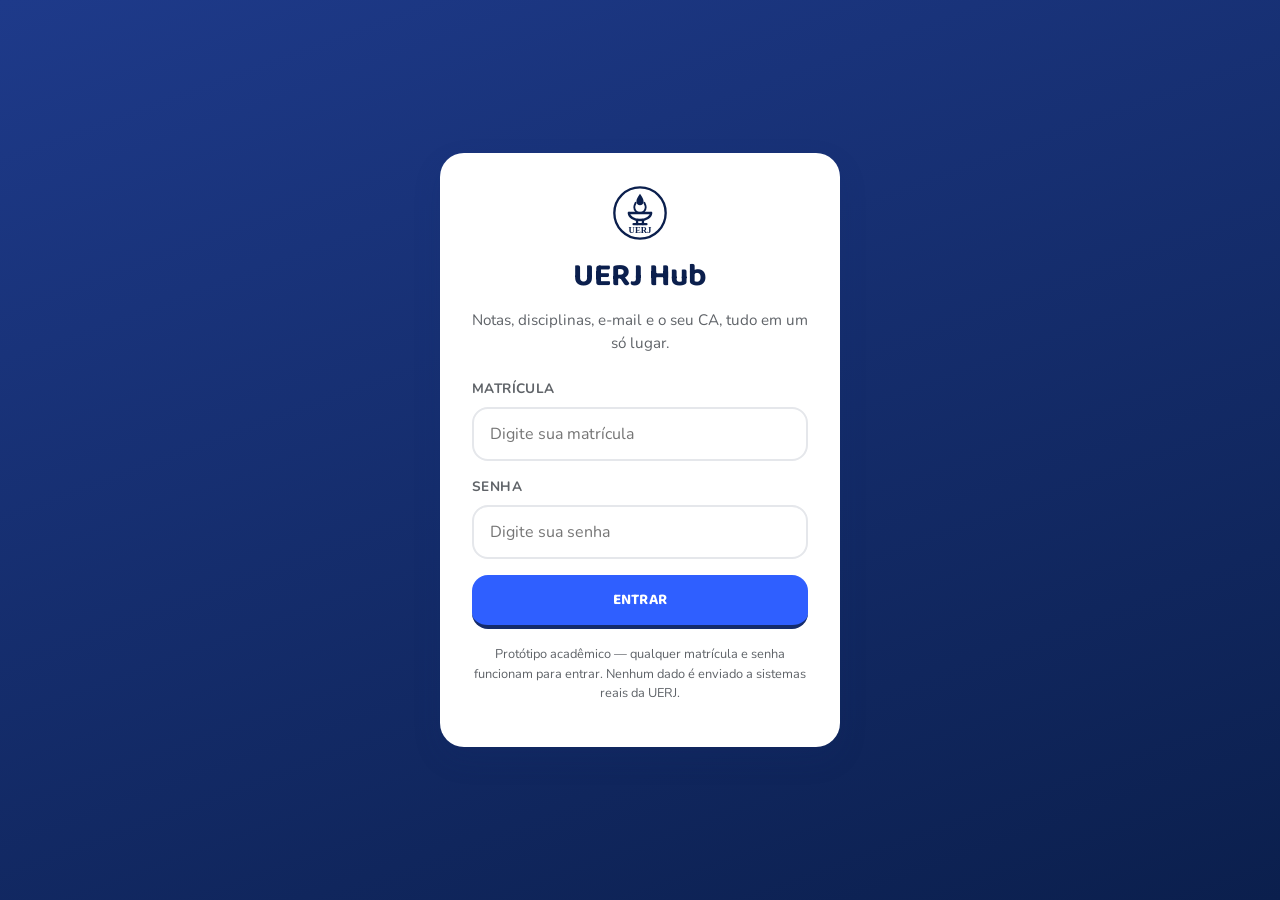
==== app.html @ ddfea02d "Publica UERJ Hub: protótipo de portal do estudante Integra em um único hub notas, disciplinas, e-mai" ====
<!DOCTYPE html>
<html lang="pt-BR">
<head>
<meta charset="UTF-8">
<meta name="viewport" content="width=device-width, initial-scale=1.0">
<title>UERJ Hub</title>
<link rel="icon" href="assets/img/logo-uerj.svg" type="image/svg+xml">
<link rel="preconnect" href="https://fonts.googleapis.com">
<link href="https://fonts.googleapis.com/css2?family=Baloo+2:wght@600;700;800&family=Nunito:wght@400;600;700;800&display=swap" rel="stylesheet">
<link rel="stylesheet" href="css/theme.css">
<link rel="stylesheet" href="css/base.css">
<link rel="stylesheet" href="css/components.css">
<link rel="stylesheet" href="css/layout.css">
<link rel="stylesheet" href="css/animations.css">
<link rel="stylesheet" href="css/views/dashboard.css">
<link rel="stylesheet" href="css/views/notas.css">
<link rel="stylesheet" href="css/views/disciplinas.css">
<link rel="stylesheet" href="css/views/bandejao.css">
<link rel="stylesheet" href="css/views/email.css">
<link rel="stylesheet" href="css/views/caeng.css">
<link rel="stylesheet" href="css/views/calendario.css">
</head>
<body>

<div class="app-shell">
  <aside class="sidebar">
    <div class="sidebar-brand">
      <img src="assets/img/logo-uerj.svg" width="32" height="32" alt="">
      <span>UERJ Hub</span>
    </div>
    <nav id="sidebar-nav" aria-label="Navegação principal"></nav>
    <div class="sidebar-footer">
      <button type="button" id="logout-btn-sidebar" class="sidebar-item sidebar-logout" title="Sair" aria-label="Sair">
        <svg class="icon" aria-hidden="true" viewBox="0 0 24 24" fill="none" stroke="currentColor" stroke-width="2" stroke-linecap="round" stroke-linejoin="round"><path d="M9 21H5a2 2 0 0 1-2-2V5a2 2 0 0 1 2-2h4"/><path d="M16 17l5-5-5-5"/><path d="M21 12H9"/></svg>
        <span class="label">Sair</span>
      </button>
    </div>
  </aside>

  <div class="main-area">
    <header class="topbar" id="topbar-content"></header>
    <main id="view-root" class="view-root" tabindex="-1"></main>
  </div>

  <nav class="bottom-nav" id="bottom-nav" aria-label="Navegação mobile"></nav>
</div>

<!-- data layer -->
<script defer src="js/data/user.js"></script>
<script defer src="js/data/grades.js"></script>
<script defer src="js/data/courses.js"></script>
<script defer src="js/data/bandejao.js"></script>
<script defer src="js/data/emails.js"></script>
<script defer src="js/data/caeng.js"></script>
<script defer src="js/data/events.js"></script>
<script defer src="js/services/dataService.js"></script>

<!-- shared components -->
<script defer src="js/components/sidebar.js"></script>
<script defer src="js/components/topbar.js"></script>
<script defer src="js/components/card.js"></script>
<script defer src="js/components/badge.js"></script>

<!-- auth -->
<script defer src="js/auth.js"></script>

<!-- views -->
<script defer src="js/views/dashboard.js"></script>
<script defer src="js/views/notas.js"></script>
<script defer src="js/views/disciplinas.js"></script>
<script defer src="js/views/bandejao.js"></script>
<script defer src="js/views/email.js"></script>
<script defer src="js/views/caeng.js"></script>
<script defer src="js/views/calendario.js"></script>
<script defer src="js/views/perfil.js"></script>

<!-- router + bootstrap -->
<script defer src="js/router.js"></script>
<script defer src="js/app.js"></script>
</body>
</html>
---- css/theme.css ----
:root {
  /* Cores primárias — azul escuro vivo */
  --color-primary-900: #0B1F4D;
  --color-primary-700: #142B6B;
  --color-primary-600: #1E3A8A;
  --color-primary-500: #2F5FFF;
  --color-primary-400: #5B7FFF;
  --color-primary-100: #E8EDFF;

  /* Cores de status / gamificação */
  --color-success: #58CC02;
  --color-success-dark: #46A302;
  --color-warning: #FFC800;
  --color-warning-dark: #E0AC00;
  --color-danger: #FF4B4B;
  --color-danger-dark: #E63E3E;
  --color-accent-purple: #CE82FF;

  /* Neutros */
  --color-text: #3C3C3C;
  --color-text-muted: #5F6368;
  --color-text-inverse: #FFFFFF;
  --color-bg: #F7F9FC;
  --color-surface: #FFFFFF;
  --color-border: #E5E7EB;

  /* Raios */
  --radius-sm: 8px;
  --radius-md: 16px;
  --radius-lg: 24px;
  --radius-pill: 999px;

  /* Sombras */
  --shadow-sm: 0 2px 6px rgba(20, 43, 107, 0.08);
  --shadow-md: 0 6px 16px rgba(20, 43, 107, 0.12);
  --shadow-lg: 0 12px 28px rgba(20, 43, 107, 0.16);

  /* Tipografia */
  --font-heading: 'Baloo 2', 'Quicksand', sans-serif;
  --font-body: 'Nunito', system-ui, -apple-system, sans-serif;

  /* Espaçamento */
  --space-1: 4px;
  --space-2: 8px;
  --space-3: 12px;
  --space-4: 16px;
  --space-5: 24px;
  --space-6: 32px;
  --space-7: 48px;

  /* Layout */
  --sidebar-width: 240px;
  --sidebar-width-collapsed: 76px;
  --topbar-height: 64px;
  --bottom-nav-height: 64px;
}
---- css/base.css ----
*, *::before, *::after {
  box-sizing: border-box;
}

html, body {
  margin: 0;
  padding: 0;
}

body {
  font-family: var(--font-body);
  color: var(--color-text);
  background: var(--color-bg);
  -webkit-font-smoothing: antialiased;
  line-height: 1.5;
}

h1, h2, h3, h4 {
  font-family: var(--font-heading);
  font-weight: 700;
  margin: 0 0 var(--space-2);
  color: var(--color-primary-900);
}

h1 { font-size: 2rem; }
h2 { font-size: 1.5rem; }
h3 { font-size: 1.15rem; }

p { margin: 0 0 var(--space-3); }

a {
  color: var(--color-primary-500);
  text-decoration: none;
}
a:hover { text-decoration: underline; }

ul { list-style: none; margin: 0; padding: 0; }

img { max-width: 100%; display: block; }

button {
  font-family: inherit;
  cursor: pointer;
}

/* Reduz o atraso de toque em elementos interativos no mobile */
a, button, input, select, textarea, [role="button"] {
  touch-action: manipulation;
}

input, select, textarea {
  font-family: inherit;
  font-size: 1rem;
}

:focus-visible {
  outline: 3px solid var(--color-primary-400);
  outline-offset: 2px;
}

::-webkit-scrollbar { width: 10px; height: 10px; }
::-webkit-scrollbar-thumb { background: var(--color-border); border-radius: var(--radius-pill); }

.sr-only {
  position: absolute;
  width: 1px; height: 1px;
  padding: 0; margin: -1px;
  overflow: hidden;
  clip: rect(0, 0, 0, 0);
  white-space: nowrap;
  border: 0;
}
---- css/components.css ----
/* ---------- Buttons ---------- */
.btn {
  display: inline-flex;
  align-items: center;
  justify-content: center;
  gap: var(--space-2);
  font-family: var(--font-heading);
  font-weight: 700;
  font-size: 0.95rem;
  letter-spacing: 0.02em;
  text-transform: uppercase;
  padding: 13px var(--space-5);
  border-radius: var(--radius-md);
  border: none;
  transition: transform 0.08s ease, box-shadow 0.08s ease, background 0.15s ease;
  user-select: none;
}

.btn-primary {
  background: var(--color-primary-500);
  color: var(--color-text-inverse);
  border-bottom: 4px solid var(--color-primary-700);
}
.btn-primary:hover { background: var(--color-primary-400); text-decoration: none; }
.btn-primary:active {
  border-bottom-width: 1px;
  transform: translateY(3px);
}

.btn-success {
  background: var(--color-success);
  color: var(--color-text-inverse);
  border-bottom: 4px solid var(--color-success-dark);
}
.btn-success:active { border-bottom-width: 1px; transform: translateY(3px); }

.btn-ghost {
  background: transparent;
  color: var(--color-primary-600);
  border: 2px solid var(--color-border);
}
.btn-ghost:hover { border-color: var(--color-primary-400); text-decoration: none; background: var(--color-primary-100); }

.btn-block { width: 100%; }
.btn:disabled { opacity: 0.5; cursor: not-allowed; }

/* ---------- Cards ---------- */
.card {
  background: var(--color-surface);
  border-radius: var(--radius-lg);
  border: 2px solid var(--color-border);
  padding: var(--space-5);
  box-shadow: var(--shadow-sm);
  transition: box-shadow 0.15s ease, transform 0.15s ease;
}

.card-hover:hover {
  box-shadow: var(--shadow-md);
  transform: translateY(-2px);
}

.card-clickable { cursor: pointer; }

.card-grid {
  display: grid;
  grid-template-columns: repeat(auto-fill, minmax(240px, 1fr));
  gap: var(--space-4);
}

/* ---------- Badges ---------- */
.badge {
  display: inline-flex;
  align-items: center;
  gap: var(--space-1);
  font-family: var(--font-heading);
  font-weight: 700;
  font-size: 0.75rem;
  text-transform: uppercase;
  letter-spacing: 0.03em;
  padding: 4px 12px;
  border-radius: var(--radius-pill);
}

.badge-success { background: #EAFBDD; color: #2E7000; }
.badge-warning { background: #FFF6DB; color: #7A6000; }
.badge-danger  { background: #FFE7E7; color: #B91C1C; }
.badge-info    { background: var(--color-primary-100); color: var(--color-primary-600); }
.badge-purple  { background: #F4E5FF; color: #7E22CE; }

/* ---------- Inputs ---------- */
.field { margin-bottom: var(--space-4); }
.field label {
  display: block;
  font-weight: 700;
  font-size: 0.85rem;
  color: var(--color-text-muted);
  margin-bottom: var(--space-2);
  text-transform: uppercase;
  letter-spacing: 0.03em;
}

.field input {
  width: 100%;
  padding: 14px var(--space-4);
  border-radius: var(--radius-md);
  border: 2px solid var(--color-border);
  background: var(--color-surface);
  transition: border-color 0.15s ease;
}
.field input:focus {
  border-color: var(--color-primary-500);
  outline: none;
}

/* ---------- Avatar ---------- */
.avatar {
  width: 44px; height: 44px;
  border-radius: 50%;
  background: var(--color-primary-500);
  color: var(--color-text-inverse);
  display: flex; align-items: center; justify-content: center;
  font-family: var(--font-heading);
  font-weight: 700;
  flex-shrink: 0;
}
.avatar-lg { width: 72px; height: 72px; font-size: 1.5rem; }

/* ---------- Progress bar ---------- */
.progress-track {
  width: 100%;
  height: 12px;
  background: var(--color-border);
  border-radius: var(--radius-pill);
  overflow: hidden;
}
.progress-fill {
  height: 100%;
  background: var(--color-success);
  border-radius: var(--radius-pill);
  transition: width 0.5s ease;
}
.progress-fill.warning { background: var(--color-warning); }
.progress-fill.danger { background: var(--color-danger); }

/* ---------- Empty state ---------- */
.empty-state {
  text-align: center;
  padding: var(--space-7) var(--space-4);
  color: var(--color-text-muted);
}
.empty-state .emoji { font-size: 3rem; margin-bottom: var(--space-3); }

/* ---------- Sidebar item ---------- */
.sidebar-item {
  display: flex;
  align-items: center;
  gap: var(--space-3);
  padding: 12px var(--space-4);
  border-radius: var(--radius-md);
  color: var(--color-primary-900);
  font-weight: 700;
  margin-bottom: var(--space-1);
  transition: background 0.15s ease, color 0.15s ease;
}
.sidebar-item:hover {
  background: var(--color-primary-100);
  text-decoration: none;
}
.sidebar-item.active {
  background: var(--color-primary-600);
  color: var(--color-text-inverse);
}
.sidebar-item .icon { width: 22px; height: 22px; flex-shrink: 0; }

/* ---------- Section heading row ---------- */
.section-head {
  display: flex;
  align-items: center;
  justify-content: space-between;
  margin-bottom: var(--space-5);
  flex-wrap: wrap;
  gap: var(--space-3);
}

/* ---------- Chip / pill nav (tabs, folders) ---------- */
.pill {
  display: inline-flex;
  align-items: center;
  gap: var(--space-2);
  min-height: 44px;
  padding: 8px var(--space-4);
  border-radius: var(--radius-pill);
  font-weight: 700;
  font-size: 0.9rem;
  color: var(--color-text-muted);
  background: var(--color-surface);
  border: 2px solid var(--color-border);
}
.pill.active {
  background: var(--color-primary-600);
  color: var(--color-text-inverse);
  border-color: var(--color-primary-600);
}

/* ---------- Stat card (dashboard) ---------- */
.stat-label {
  color: var(--color-text-muted);
  font-weight: 700;
  text-transform: uppercase;
  font-size: 0.75rem;
  letter-spacing: 0.03em;
  margin-bottom: 6px;
}
.stat-value {
  font-family: var(--font-heading);
  font-weight: 700;
  font-size: 1.5rem;
  color: var(--color-primary-900);
  margin: 0 0 4px;
}
.stat-hint {
  margin: 0;
  color: var(--color-text-muted);
  font-size: 0.85rem;
}

/* ---------- Alert / inline feedback ---------- */
.alert {
  display: flex;
  align-items: center;
  gap: var(--space-2);
  padding: var(--space-3) var(--space-4);
  border-radius: var(--radius-md);
  font-weight: 700;
  margin-bottom: var(--space-4);
}
.alert-success { background: #EAFBDD; color: #2E7000; border: 2px solid #C6ECA0; }
.alert-error { background: #FFE7E7; color: #B91C1C; border: 2px solid #FFC2C2; }

/* ---------- Sidebar logout ---------- */
.sidebar-logout {
  width: 100%;
  border: none;
  background: transparent;
  text-align: left;
}

/* ---------- Topbar ---------- */
.topbar-actions { margin-left: auto; }
.topbar-unread .badge { margin-left: 6px; }
---- css/layout.css ----
/* ---------- App shell ---------- */
.app-shell {
  display: flex;
  min-height: 100vh;
  min-height: 100dvh;
}

/* Sidebar — desktop/tablet only, mobile uses bottom-nav (see below) */
.sidebar {
  display: none;
  flex-direction: column;
  width: var(--sidebar-width-collapsed);
  background: var(--color-surface);
  border-right: 2px solid var(--color-border);
  padding: var(--space-4) var(--space-2);
  position: sticky;
  top: 0;
  height: 100vh;
  height: 100dvh;
  flex-shrink: 0;
}

.sidebar-brand {
  display: flex;
  align-items: center;
  gap: var(--space-3);
  padding: var(--space-2);
  margin-bottom: var(--space-5);
}
.sidebar-brand span { display: none; font-family: var(--font-heading); font-weight: 800; color: var(--color-primary-900); }

.sidebar-item span.label { display: none; }

.sidebar-footer { margin-top: auto; }

@media (min-width: 768px) {
  .sidebar { display: flex; }
  .main-area { margin-left: 0; }
}

@media (min-width: 1024px) {
  .sidebar { width: var(--sidebar-width); }
  .sidebar-brand span { display: inline; }
  .sidebar-item span.label { display: inline; }
}

/* Main content area */
.main-area {
  flex: 1;
  min-width: 0;
  display: flex;
  flex-direction: column;
}

.topbar {
  height: var(--topbar-height);
  display: flex;
  align-items: center;
  justify-content: space-between;
  padding: 0 var(--space-5);
  background: var(--color-surface);
  border-bottom: 2px solid var(--color-border);
  position: sticky;
  top: 0;
  z-index: 10;
}

.topbar-brand {
  display: flex;
  align-items: center;
  gap: var(--space-2);
  font-family: var(--font-heading);
  font-weight: 800;
  color: var(--color-primary-900);
}

@media (min-width: 768px) {
  .topbar-brand { display: none; }
}

.view-root:focus { outline: none; }

.view-root {
  flex: 1;
  padding: var(--space-5);
  padding-bottom: calc(var(--bottom-nav-height) + var(--space-5));
  max-width: 1100px;
  width: 100%;
  margin: 0 auto;
}

@media (min-width: 768px) {
  .view-root { padding: var(--space-6); padding-bottom: var(--space-6); }
}

/* Bottom nav — mobile only */
.bottom-nav {
  position: fixed;
  bottom: 0; left: 0; right: 0;
  height: var(--bottom-nav-height);
  background: var(--color-surface);
  border-top: 2px solid var(--color-border);
  display: flex;
  align-items: center;
  justify-content: space-around;
  z-index: 20;
}

.bottom-nav-item {
  display: flex;
  flex-direction: column;
  align-items: center;
  justify-content: center;
  gap: 2px;
  color: var(--color-text-muted);
  font-size: 0.7rem;
  font-weight: 700;
  padding: var(--space-1);
  min-width: 56px;
  min-height: 48px;
}
.bottom-nav-item.active { color: var(--color-primary-600); }
.bottom-nav-item .icon { width: 22px; height: 22px; }
.bottom-nav-item:hover { text-decoration: none; }

@media (min-width: 768px) {
  .bottom-nav { display: none; }
}

/* Generic responsive containers */
.stack { display: flex; flex-direction: column; gap: var(--space-4); }
.row { display: flex; align-items: center; gap: var(--space-3); flex-wrap: wrap; }
.row-between { display: flex; align-items: center; justify-content: space-between; gap: var(--space-3); flex-wrap: wrap; }

/* Two-column layout (list + detail panel), stacks on mobile */
.split-view {
  display: grid;
  grid-template-columns: 1fr;
  gap: var(--space-4);
}
/* alvo do scrollIntoView no mobile: compensa o topbar sticky */
.split-view > div:last-child {
  scroll-margin-top: calc(var(--topbar-height) + var(--space-3));
}
@media (min-width: 900px) {
  .split-view.has-detail { grid-template-columns: 340px 1fr; align-items: start; }
}

/* Auth screen */
.auth-screen {
  min-height: 100vh;
  min-height: 100dvh;
  display: flex;
  align-items: center;
  justify-content: center;
  background: linear-gradient(160deg, var(--color-primary-600), var(--color-primary-900));
  padding: var(--space-4);
}

.auth-card {
  background: var(--color-surface);
  border-radius: var(--radius-lg);
  box-shadow: var(--shadow-lg);
  padding: var(--space-6);
  width: 100%;
  max-width: 400px;
}
---- css/animations.css ----
@keyframes fadeSlideIn {
  from { opacity: 0; transform: translateY(8px); }
  to { opacity: 1; transform: translateY(0); }
}

.view-enter {
  animation: fadeSlideIn 0.25s ease both;
}

@keyframes popIn {
  from { opacity: 0; transform: scale(0.92); }
  to { opacity: 1; transform: scale(1); }
}

.pop-in { animation: popIn 0.2s ease both; }

@keyframes pulseBadge {
  0%, 100% { transform: scale(1); }
  50% { transform: scale(1.12); }
}

.pulse { animation: pulseBadge 1.6s ease-in-out infinite; }

@media (prefers-reduced-motion: reduce) {
  .view-enter,
  .pop-in,
  .pulse {
    animation: none;
  }
  *, *::before, *::after {
    transition-duration: 0.01ms !important;
    animation-duration: 0.01ms !important;
    animation-iteration-count: 1 !important;
  }
}
---- css/views/dashboard.css ----
.greeting {
  margin-bottom: var(--space-6);
}
.greeting p { color: var(--color-text-muted); margin: 0; }

.quick-links {
  display: grid;
  grid-template-columns: repeat(auto-fill, minmax(120px, 1fr));
  gap: var(--space-3);
  margin: var(--space-5) 0 var(--space-6);
}
.quick-link {
  display: flex;
  flex-direction: column;
  align-items: center;
  gap: var(--space-2);
  padding: var(--space-4);
  border-radius: var(--radius-md);
  background: var(--color-surface);
  border: 2px solid var(--color-border);
  text-decoration: none;
  color: var(--color-primary-900);
  font-weight: 700;
  font-size: 0.85rem;
  text-align: center;
  transition: transform 0.12s ease, box-shadow 0.12s ease;
}
.quick-link:hover { transform: translateY(-2px); box-shadow: var(--shadow-sm); text-decoration: none; }
.quick-link .icon { width: 26px; height: 26px; color: var(--color-primary-500); }

.preview-list li {
  display: flex;
  justify-content: space-between;
  align-items: center;
  gap: var(--space-3);
  padding: var(--space-3) 0;
  border-bottom: 1px solid var(--color-border);
}
.preview-list li:last-child { border-bottom: none; }
.preview-list .title { font-weight: 700; color: var(--color-text); }
.preview-list .meta { font-size: 0.8rem; color: var(--color-text-muted); white-space: nowrap; }

.dashboard-cols {
  display: grid;
  grid-template-columns: 1fr;
  gap: var(--space-4);
}
@media (min-width: 900px) {
  .dashboard-cols { grid-template-columns: 1fr 1fr; }
}
---- css/views/notas.css ----
.cr-banner {
  background: linear-gradient(135deg, var(--color-primary-600), var(--color-primary-900));
  color: var(--color-text-inverse);
  border-radius: var(--radius-lg);
  padding: var(--space-5);
  display: flex;
  align-items: center;
  justify-content: space-between;
  gap: var(--space-4);
  margin-bottom: var(--space-5);
  flex-wrap: wrap;
}
.cr-banner .cr-value { font-family: var(--font-heading); font-size: 2.5rem; font-weight: 800; }
.cr-banner p { margin: 0; opacity: 0.9; }

.periodo-tabs { margin-bottom: var(--space-5); }

.periodo-panel { display: none; }
.periodo-panel.active { display: block; }

.disciplina-row {
  display: grid;
  grid-template-columns: 1fr;
  gap: var(--space-3);
  padding: var(--space-4) 0;
  border-bottom: 1px solid var(--color-border);
}
.disciplina-row:last-child { border-bottom: none; }

.disciplina-head {
  display: flex;
  justify-content: space-between;
  align-items: flex-start;
  gap: var(--space-3);
  flex-wrap: wrap;
}
.disciplina-head h3 { margin: 0 0 2px; }
.disciplina-head .prof { color: var(--color-text-muted); font-size: 0.85rem; }

.notas-grid {
  display: grid;
  grid-template-columns: repeat(3, minmax(60px, 1fr));
  gap: var(--space-3);
  max-width: 320px;
}
.nota-box {
  text-align: center;
  background: var(--color-bg);
  border-radius: var(--radius-sm);
  padding: var(--space-2);
}
.nota-box .label { font-size: 0.7rem; color: var(--color-text-muted); text-transform: uppercase; font-weight: 700; }
.nota-box .value { font-family: var(--font-heading); font-weight: 700; font-size: 1.1rem; color: var(--color-primary-900); }

.freq-row { display: flex; align-items: center; gap: var(--space-3); max-width: 320px; }
.freq-row .progress-track { flex: 1; }
.freq-row .freq-value { font-size: 0.8rem; font-weight: 700; color: var(--color-text-muted); width: 40px; text-align: right; }
---- css/views/disciplinas.css ----
.course-card {
  border-left: 6px solid var(--color-primary-500);
  cursor: pointer;
}
.course-card.selected { box-shadow: var(--shadow-md); }
.course-card h3 { margin-bottom: 4px; }
.course-card .meta { color: var(--color-text-muted); font-size: 0.85rem; margin: 0; }
.course-card .aviso-count { margin-top: var(--space-2); }

.course-detail h2 { display: flex; align-items: center; gap: var(--space-3); }
.course-color-dot { width: 14px; height: 14px; border-radius: 50%; display: inline-block; flex-shrink: 0; }

.material-list li {
  padding: var(--space-2) var(--space-3);
  background: var(--color-bg);
  border-radius: var(--radius-sm);
  margin-bottom: var(--space-2);
  font-size: 0.9rem;
  display: flex;
  align-items: center;
  gap: var(--space-2);
}

.aviso-item {
  padding: var(--space-3) 0;
  border-bottom: 1px solid var(--color-border);
}
.aviso-item:last-child { border-bottom: none; }
.aviso-item .meta { font-size: 0.8rem; color: var(--color-text-muted); }
---- css/views/bandejao.css ----
.bandejao-banner {
  background: linear-gradient(135deg, var(--color-success), var(--color-success-dark));
  color: var(--color-text-inverse);
  border-radius: var(--radius-lg);
  padding: var(--space-5);
  display: flex;
  align-items: center;
  justify-content: space-between;
  gap: var(--space-4);
  margin-bottom: var(--space-5);
  flex-wrap: wrap;
}
.bandejao-banner p { margin: 0; opacity: 0.9; }
.bandejao-banner .saldo-value { font-family: var(--font-heading); font-size: 2.5rem; font-weight: 800; }

.recarga-card { margin-bottom: var(--space-5); }
.recarga-card h3 { margin-bottom: var(--space-2); }
.recarga-card > p { margin-bottom: var(--space-4); }

.valor-options {
  display: grid;
  grid-template-columns: repeat(auto-fit, minmax(80px, 1fr));
  gap: var(--space-2);
  margin-bottom: var(--space-4);
}
.valor-btn {
  min-height: 44px;
  padding: 10px var(--space-3);
  border-radius: var(--radius-md);
  border: 2px solid var(--color-border);
  background: var(--color-surface);
  font-family: var(--font-heading);
  font-weight: 700;
  color: var(--color-text);
  transition: border-color 0.15s ease, background 0.15s ease, color 0.15s ease;
}
.valor-btn.active {
  background: var(--color-success);
  border-color: var(--color-success-dark);
  color: var(--color-text-inverse);
}

.valor-custom-field { max-width: 260px; }

.metodo-tabs { margin-bottom: var(--space-4); }

.metodo-panel { display: none; }
.metodo-panel.active { display: block; }

.pix-box {
  display: flex;
  align-items: center;
  gap: var(--space-4);
  flex-wrap: wrap;
  background: var(--color-bg);
  border-radius: var(--radius-md);
  padding: var(--space-4);
  margin-bottom: var(--space-4);
}
.pix-qr {
  width: 96px;
  height: 96px;
  flex-shrink: 0;
  border-radius: var(--radius-sm);
  border: 2px solid var(--color-border);
  background-color: #fff;
  background-image: repeating-conic-gradient(var(--color-primary-900) 0% 25%, transparent 0% 50%);
  background-size: 12px 12px;
}
.pix-code-row { flex: 1; min-width: 180px; }
.pix-code-row code {
  display: block;
  word-break: break-all;
  background: var(--color-surface);
  border: 1px solid var(--color-border);
  border-radius: var(--radius-sm);
  padding: var(--space-2);
  font-size: 0.75rem;
  margin-bottom: var(--space-2);
  color: var(--color-text-muted);
}

.card-form-grid { gap: var(--space-3); align-items: flex-start; }
.card-form-grid .field { flex: 1; min-width: 120px; margin-bottom: var(--space-4); }

.historico-item {
  display: flex;
  justify-content: space-between;
  align-items: center;
  gap: var(--space-3);
  padding: var(--space-3) 0;
  border-bottom: 1px solid var(--color-border);
}
.historico-item:last-child { border-bottom: none; }
.historico-item .descricao { display: block; font-weight: 700; }
.historico-item .data { display: block; font-size: 0.8rem; color: var(--color-text-muted); }
.historico-item .valor { font-family: var(--font-heading); font-weight: 700; white-space: nowrap; }
.valor-positivo { color: var(--color-success-dark); }
.valor-negativo { color: var(--color-text-muted); }
---- css/views/email.css ----
.email-folders { margin-bottom: var(--space-5); }

.email-item {
  padding: var(--space-3);
  border-radius: var(--radius-md);
  cursor: pointer;
  border: 2px solid transparent;
  display: flex;
  flex-direction: column;
  gap: 2px;
  /* resets para <button> */
  width: 100%;
  background: transparent;
  font-size: 1rem;
  text-align: left;
  align-items: stretch;
}
.email-item:hover { background: var(--color-primary-100); }
.email-item.selected { background: var(--color-primary-100); border-color: var(--color-primary-400); }
.email-item .remetente { font-weight: 700; font-size: 0.85rem; color: var(--color-text-muted); }
.email-item.unread .remetente { color: var(--color-primary-900); }
.email-item .assunto { font-weight: 600; }
.email-item.unread .assunto { font-weight: 800; }
.email-item .data { font-size: 0.75rem; color: var(--color-text-muted); }

.email-detail .assunto-header { display: flex; justify-content: space-between; align-items: flex-start; gap: var(--space-3); flex-wrap: wrap; }
.email-detail .remetente-info { color: var(--color-text-muted); margin-bottom: var(--space-4); }
.email-detail .corpo { line-height: 1.7; }
---- css/views/caeng.css ----
.caeng-header {
  background: linear-gradient(135deg, var(--color-accent-purple), var(--color-primary-600));
  color: var(--color-text-inverse);
  border-radius: var(--radius-lg);
  padding: var(--space-5);
  margin-bottom: var(--space-5);
  display: flex;
  align-items: center;
  justify-content: space-between;
  gap: var(--space-4);
  flex-wrap: wrap;
}
.caeng-header p { margin: 0; opacity: 0.9; }
.caeng-header .btn-ghost { background: rgba(255,255,255,0.15); border-color: rgba(255,255,255,0.4); color: #fff; }
.caeng-header .btn-ghost:hover { background: rgba(255,255,255,0.28); }

.caeng-filters { margin-bottom: var(--space-5); }

.post-card { margin-bottom: var(--space-4); }
.post-card .post-head { display: flex; justify-content: space-between; align-items: flex-start; gap: var(--space-3); flex-wrap: wrap; margin-bottom: var(--space-2); }
.post-card .post-date { font-size: 0.8rem; color: var(--color-text-muted); white-space: nowrap; }
---- css/views/calendario.css ----
.calendario-filters { margin-bottom: var(--space-5); }

.timeline-group { margin-bottom: var(--space-5); }
.timeline-date {
  font-family: var(--font-heading);
  font-weight: 700;
  color: var(--color-primary-700);
  margin-bottom: var(--space-2);
  font-size: 0.95rem;
}

.timeline-item {
  display: flex;
  align-items: center;
  justify-content: space-between;
  gap: var(--space-3);
  padding: var(--space-3);
  border-radius: var(--radius-md);
  background: var(--color-surface);
  border: 2px solid var(--color-border);
  margin-bottom: var(--space-2);
}
.timeline-item .titulo { font-weight: 700; }
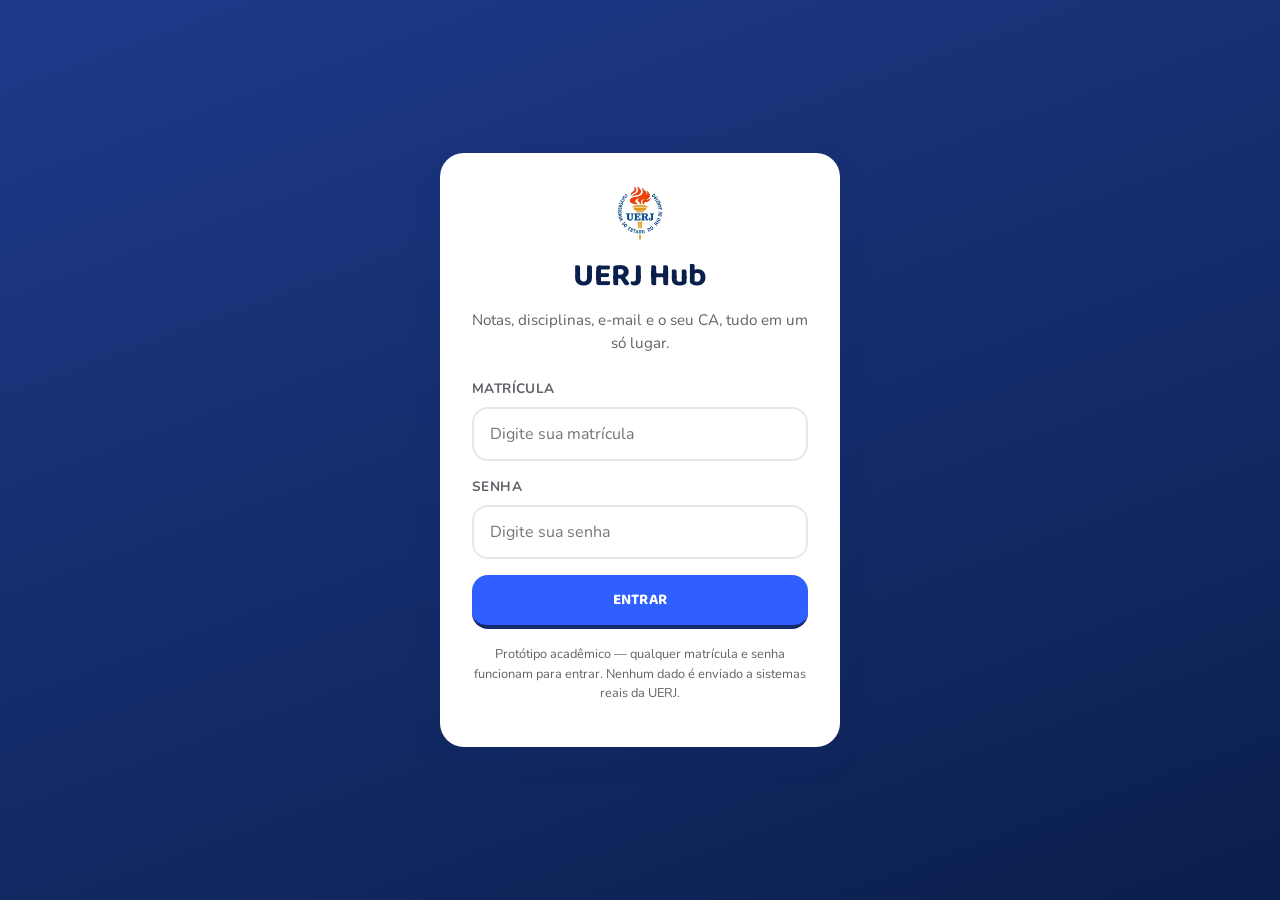
==== commit a03a1b5a: "Adiciona organizador de links na raiz, move o Hub para /login e troca a logo pela oficial da UERJ Co" ====
--- a/app.html
+++ b/app.html
@@ -4,7 +4,7 @@
 <meta charset="UTF-8">
 <meta name="viewport" content="width=device-width, initial-scale=1.0">
 <title>UERJ Hub</title>
-<link rel="icon" href="assets/img/logo-uerj.svg" type="image/svg+xml">
+<link rel="icon" href="assets/img/logo-uerj.webp" type="image/webp">
 <link rel="preconnect" href="https://fonts.googleapis.com">
 <link href="https://fonts.googleapis.com/css2?family=Baloo+2:wght@600;700;800&family=Nunito:wght@400;600;700;800&display=swap" rel="stylesheet">
 <link rel="stylesheet" href="css/theme.css">
@@ -17,15 +17,16 @@
 <link rel="stylesheet" href="css/views/disciplinas.css">
 <link rel="stylesheet" href="css/views/bandejao.css">
 <link rel="stylesheet" href="css/views/email.css">
-<link rel="stylesheet" href="css/views/caeng.css">
+<link rel="stylesheet" href="css/views/ava.css">
 <link rel="stylesheet" href="css/views/calendario.css">
+<link rel="stylesheet" href="css/views/hub.css">
 </head>
 <body>
 
 <div class="app-shell">
   <aside class="sidebar">
     <div class="sidebar-brand">
-      <img src="assets/img/logo-uerj.svg" width="32" height="32" alt="">
+      <img src="assets/img/logo-uerj.webp" width="32" height="32" alt="">
       <span>UERJ Hub</span>
     </div>
     <nav id="sidebar-nav" aria-label="Navegação principal"></nav>
@@ -51,8 +52,9 @@
 <script defer src="js/data/courses.js"></script>
 <script defer src="js/data/bandejao.js"></script>
 <script defer src="js/data/emails.js"></script>
-<script defer src="js/data/caeng.js"></script>
+<script defer src="js/data/ava.js"></script>
 <script defer src="js/data/events.js"></script>
+<script defer src="js/data/contatos.js"></script>
 <script defer src="js/services/dataService.js"></script>
 
 <!-- shared components -->
@@ -70,8 +72,12 @@
 <script defer src="js/views/disciplinas.js"></script>
 <script defer src="js/views/bandejao.js"></script>
 <script defer src="js/views/email.js"></script>
-<script defer src="js/views/caeng.js"></script>
+<script defer src="js/views/ava.js"></script>
 <script defer src="js/views/calendario.js"></script>
+<script defer src="js/views/contatos.js"></script>
+<script defer src="js/views/alunoOnline.js"></script>
+<script defer src="js/views/webmail.js"></script>
+<script defer src="js/views/placeholder.js"></script>
 <script defer src="js/views/perfil.js"></script>
 
 <!-- router + bootstrap -->
--- a/css/views/ava.css
+++ b/css/views/ava.css
@@ -0,0 +1,40 @@
+.ava-filters { margin-bottom: var(--space-5); }
+
+.ava-post { margin-bottom: var(--space-4); }
+.ava-post-head { display: flex; justify-content: space-between; align-items: flex-start; gap: var(--space-3); flex-wrap: wrap; margin-bottom: var(--space-2); }
+.ava-post .post-date { font-size: 0.8rem; color: var(--color-text-muted); white-space: nowrap; }
+.ava-professor { margin: 0 0 var(--space-2); font-size: 0.85rem; font-weight: 700; color: var(--color-text-muted); }
+
+.ava-curso-tag {
+  display: inline-flex;
+  align-items: center;
+  gap: 6px;
+  font-weight: 700;
+  font-size: 0.85rem;
+  color: var(--curso-cor, var(--color-primary-600));
+}
+.ava-curso-tag .dot {
+  width: 10px; height: 10px;
+  border-radius: 50%;
+  background: var(--curso-cor, var(--color-primary-600));
+  flex-shrink: 0;
+}
+
+.ava-anexos {
+  display: flex;
+  flex-wrap: wrap;
+  gap: var(--space-2);
+  margin-top: var(--space-3);
+}
+.ava-anexo {
+  display: inline-flex;
+  align-items: center;
+  gap: 6px;
+  padding: 8px var(--space-3);
+  border-radius: var(--radius-md);
+  background: var(--color-primary-100);
+  color: var(--color-primary-700, var(--color-primary-600));
+  font-weight: 700;
+  font-size: 0.85rem;
+}
+.ava-anexo:hover { background: var(--color-primary-200, var(--color-primary-100)); text-decoration: none; }
--- a/css/views/hub.css
+++ b/css/views/hub.css
@@ -0,0 +1,43 @@
+.hub-groups {
+  display: grid;
+  grid-template-columns: repeat(auto-fill, minmax(260px, 1fr));
+  gap: var(--space-4);
+  align-items: start;
+}
+
+.hub-group {
+  background: var(--color-surface);
+  border: 2px solid var(--color-border);
+  border-radius: var(--radius-lg);
+  overflow: hidden;
+  box-shadow: var(--shadow-sm);
+}
+
+.hub-group-title {
+  background: var(--color-primary-600);
+  color: var(--color-text-inverse);
+  font-family: var(--font-heading);
+  font-weight: 700;
+  padding: var(--space-3) var(--space-4);
+}
+
+.hub-group-body {
+  display: flex;
+  flex-direction: column;
+}
+
+.hub-link {
+  padding: var(--space-3) var(--space-4);
+  color: var(--color-primary-900);
+  font-weight: 600;
+  border-bottom: 1px solid var(--color-border);
+}
+.hub-link:last-child { border-bottom: none; }
+.hub-link:hover { background: var(--color-primary-100); text-decoration: none; }
+
+.contato-card {
+  display: flex;
+  align-items: flex-start;
+  gap: var(--space-4);
+}
+.contato-card .avatar { margin-top: 2px; }
